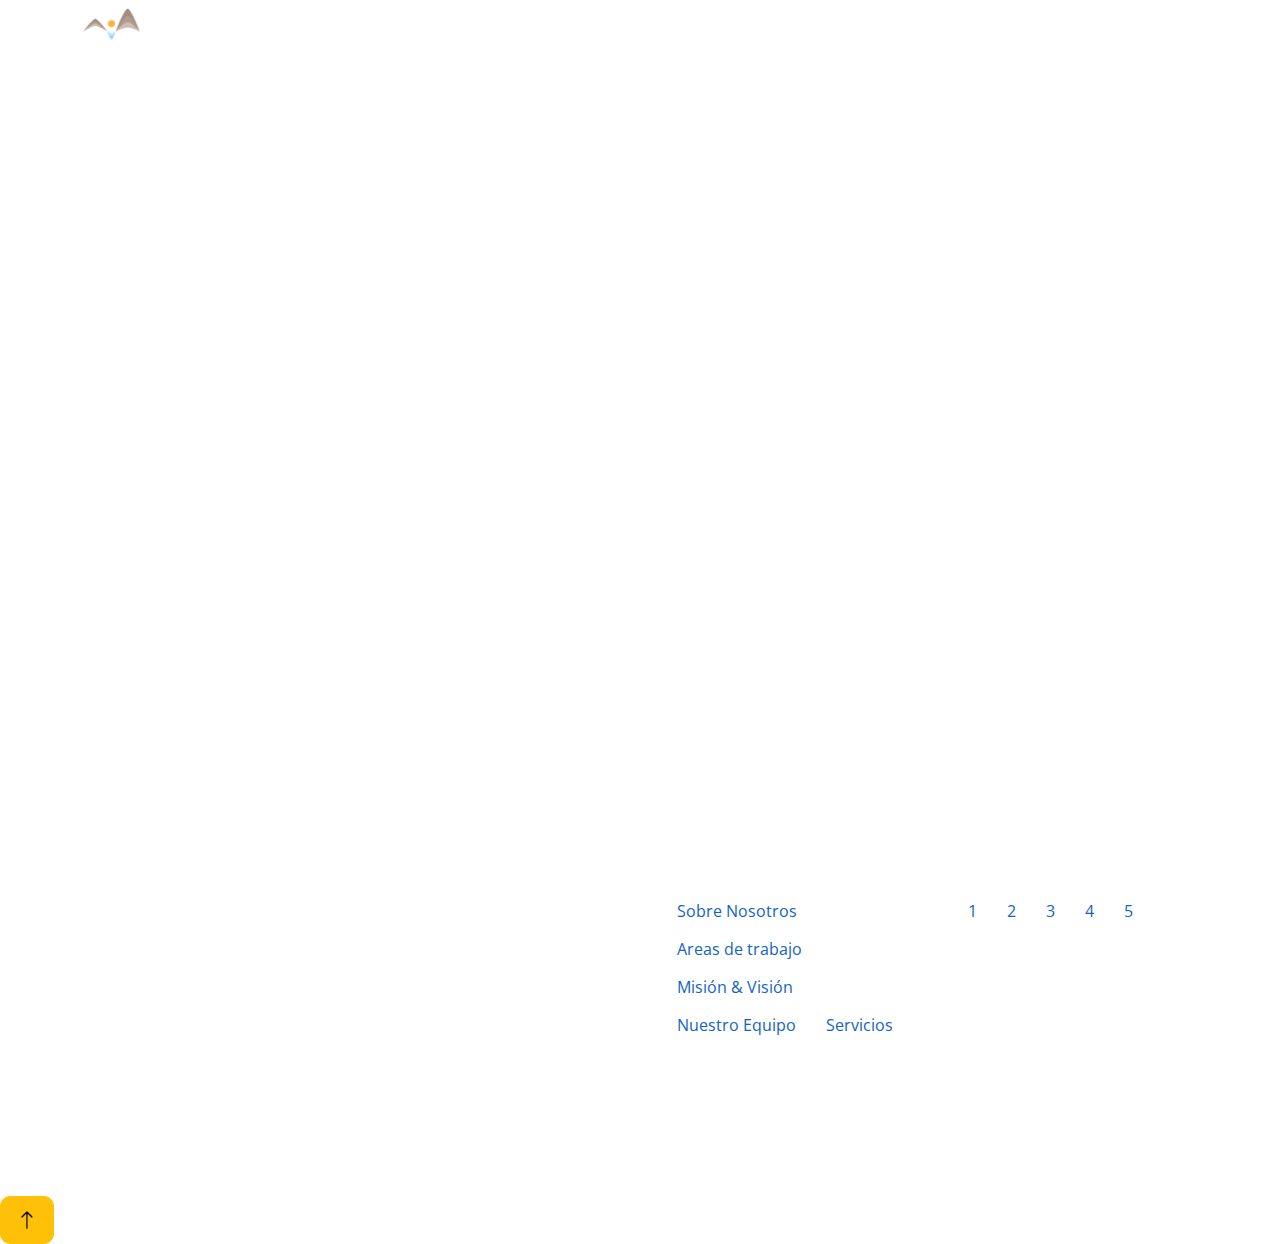
==== servicios.html @ 227b2f9f "version 0.1 terminada" ====
<!DOCTYPE html>
<html lang="en">

<head>
    <meta charset="utf-8">
    <title>Brochure Geophysical Studies Chile </title>
    <meta content="width=device-width, initial-scale=1.0" name="viewport">
    <meta content="" name="keywords">
    <meta content="" name="description">

    <!-- Favicon -->
    <link href="img/favicon.ico" rel="icon">

    <!-- Google Web Fonts -->
    <link rel="preconnect" href="https://fonts.googleapis.com">
    <link rel="preconnect" href="https://fonts.gstatic.com" crossorigin>
    <link href="https://fonts.googleapis.com/css2?family=Open+Sans:wght@400;600&family=Ubuntu:wght@500;700&display=swap"
        rel="stylesheet">

    <!-- Icon Font Stylesheet -->
    <link rel="stylesheet" href="https://cdnjs.cloudflare.com/ajax/libs/font-awesome/6.5.1/css/all.min.css">
    <link href="https://cdn.jsdelivr.net/npm/bootstrap-icons@1.4.1/font/bootstrap-icons.css" rel="stylesheet">

    <!-- Libraries Stylesheet -->
    <link href="lib/animate/animate.min.css" rel="stylesheet">
    <link href="lib/owlcarousel/assets/owl.carousel.min.css" rel="stylesheet">

    <!-- Customized Bootstrap Stylesheet -->
    <link href="css/bootstrap.min.css" rel="stylesheet">

    <!-- Template Stylesheet -->
    <link href="css/style.css" rel="stylesheet">
</head>

<body>
    <link rel="shortcut icon" href="img/logo.ico"> 
    <!-- Spinner Start -->
    <div id="spinner"
        class="show bg-white position-fixed translate-middle w-100 vh-100 top-50 start-50 d-flex align-items-center justify-content-center">
        <div class="spinner-grow text-primary" style="width: 3rem; height: 3rem;" role="status">
            <span class="sr-only">Cargando...</span>
        </div>
    </div>
    <!-- Spinner End -->


    <!-- Navbar Start -->
    <div class="container-fluid  sticky-top">
        <div class="container">
            <nav class="navbar navbar-expand-lg navbar-dark p-0">
                <a href="index.html" class="navbar-brand">
                  
                    <h3 class="text-white"><img src="img/logo.ico"  width="60" height="35" class="me-2">
                          Brochure Geophysical Studies Chile <span class="text-dark"></span></h3>
                </a>
                <button type="button" class="navbar-toggler ms-auto me-0" data-bs-toggle="collapse"
                    data-bs-target="#navbarCollapse">
                    <span class="navbar-toggler-icon"></span>
                </button>
                <div class="collapse navbar-collapse" id="navbarCollapse">
                    <div class="navbar-nav ms-auto">
                        <a href="index.html" class="nav-item nav-link active">Inicio</a>
                        <div class="nav-item dropdown">
                            <a href="#" class="nav-link dropdown-toggle" data-bs-toggle="dropdown">Secciones</a>
                            <div class="dropdown-menu bg-light mt-2">
                                <a href="#so" class="dropdown-item">Sobre Nosotros</a>
                                <a href="#ar" class="dropdown-item">Areas de trabajo</a>
                                <a href="#mv" class="dropdown-item">Misión & Visión</a>
                                <a href="#nu" class="dropdown-item">Nuestro Equipo</a>
                                <a href="#se" class="dropdown-item">Servicios</a>
                            </div>
                        </div>
                       
                    </div>
                    <butaton type="button" class="btn text-white p-0 d-none d-lg-block" data-bs-toggle="modal"
                        data-bs-target="#searchModal"><i class="fa fa-search"></i></butaton>
                </div>
            </nav>
        </div>
    </div>
    <!-- Navbar End -->


    

    <!-- Full Screen Search Start -->
    <div class="modal fade" id="searchModal" tabindex="-1">
        <div class="modal-dialog modal-fullscreen">
            <div class="modal-content" style="background: rgba(20, 24, 62, 0.7);">
                <div class="modal-header border-0">
                    <button type="button" class="btn btn-square bg-white btn-close" data-bs-dismiss="modal"
                        aria-label="Close"></button>
                </div>
                <div class="modal-body d-flex align-items-center justify-content-center">
                    <div class="input-group" style="max-width: 600px;">
                        <input type="text" class="form-control bg-transparent border-light p-3"
                            placeholder="Buscar">
                        <button class="btn btn-light px-4"><i class="bi bi-search"></i></button>
                    </div>
                </div>
            </div>
        </div>
    </div>
    <!-- Full Screen Search End -->


    


    <!-- Service Start -->
    <div id="ar" class="container-fluid bg-primary  py-5">
        <div class="container py-5">
            <div class="row g-5 align-items-center">
                <div class="col-lg-5 wow fadeIn" data-wow-delay="0.1s">
                    <div class="btn btn-sm border rounded-pill text-warning px-3 mb-3">Servicios</div>
                    <h1 class="mb-4 text-white">Servicios</h1>
                    <p class="mb-4 text-white">en cada cuadro puede ir un servicio o puedo poner otro card</p>
                    <a class="btn btn-warning rounded-pill px-4 me-3" href="">Leer mas</a>
                </div>
                <div class="col-lg-7">
                    <div class="row g-4">
                        <div class="col-md-6">
                            <div class="row g-4">
                                <div class="col-12 wow fadeIn" data-wow-delay="0.1s">
                                    <div class="service-item d-flex flex-column justify-content-center text-center rounded">
                                        <div class="service-icon btn-square">
                                            <lord-icon
                                                src="https://cdn.lordicon.com/wciphjmr.json"
                                                trigger="loop"
                                                delay="2500"
                                                stroke="bold"
                                                colors="primary:#121331,secondary:#e88c30"
                                                style="width:80px;height:80px">
                                            </lord-icon>
                                           
                                        </div>
                                        <h5 class="mb-3 text-white">Geología</h5>
                                        <p>Ciencia que estudia la composición, estructura,
                                            dinámica e historia de la Tierra, incluyendo sus
                                            recursos naturales, así como los procesos que repercuten
                                            en su superficie y, por tanto, en el medio
                                            ambiente.</p>
                                        <a class="btn px-3 mt-auto mx-auto text-white" href="">Leer mas</a>
                                    </div>
                                </div>
                                <div class="col-12 wow fadeIn" data-wow-delay="0.5s">
                                    <div class="service-item d-flex flex-column justify-content-center text-center rounded">
                                        <div class="service-icon btn-square">
                                            <lord-icon
                                            src="https://cdn.lordicon.com/rpviwvwn.json"
                                            trigger="loop"
                                            delay="2000"
                                            stroke="bold"
                                            colors="primary:#121331,secondary:#e88c30"
                                            style="width:150px;height:150px">
                                              </lord-icon>
                                        </div>
                                        <h5 class="mb-3 text-white">Geofísica</h5>
                                        <p>Ciencia que estudia la Tierra desde el punto
                                            de vista de la Física. Su objeto de estudio
                                            abarca todos los fenómenos relacionados con
                                            la estructura, historia evolutiva de la Tierra y
                                            condiciones físicas de ésta.</p>
                                            <a class="btn px-3 mt-auto mx-auto text-white" href="">Leer mas</a>
                                    </div>
                                </div>
                            </div>
                        </div>
                        <div class="col-md-6 pt-md-4">
                            <div class="row g-4">
                                <div class="col-12 wow fadeIn" data-wow-delay="0.3s">
                                    <div class="service-item d-flex flex-column justify-content-center text-center rounded">
                                        <div class="service-icon btn-square">
                                            <lord-icon
                                            src="https://cdn.lordicon.com/smjqtlxm.json"
                                            trigger="loop"
                                            delay="2000"
                                            stroke="bold"
                                            colors="primary:#121331,secondary:#e88c30"
                                            style="width:150px;height:150px">
                                        </lord-icon>
                                        </div>
                                        <h5 class="mb-3 text-white">Geoquímica</h5>
                                        <p>Ciencia que estudia los componentes químicos
                                            de la corteza terrestre y del fondo oceánico,
                                            El objeto de estudio de la geoquímica es la
                                            dinámica y la composición de los elementos
                                            químicos que constituyen el planeta Tierra.</p>
                                            <a class="btn px-3 mt-auto mx-auto text-white" href="">Leer mas</a>
                                    </div>
                                </div>
                                <div class="col-12 wow fadeIn" data-wow-delay="0.7s">
                                    <div class="service-item d-flex flex-column justify-content-center text-center rounded">
                                        <div class="service-icon btn-square">
                                            <lord-icon
                                                src="https://cdn.lordicon.com/btvefodi.json"
                                                trigger="loop"
                                                delay="1500"
                                                stroke="bold"
                                                colors="primary:#121331,secondary:#e88c30"
                                                style="width:150px;height:150px">
                                            </lord-icon>
                                        </div>
                                        <h5 class="mb-3 text-white">Hidrogeología</h5>
                                        <p>Ciencia que estudia el origen y la formación
                                            de las aguas subterráneas, así como su
                                            movimiento y características físicas, químicas
                                            y biológicas.</p>
                                            <a class="btn px-3 mt-auto mx-auto text-white" href="">Leer mas</a>
                                    </div>
                                </div>
                            </div>
                        </div>
                    </div>
                </div>
            </div>
        </div>
    </div>
    <!-- Service End -->

    
    <!-- Footer Start -->
    <div class="container-fluid bg--light text-white-50 footer pt-5">
        <div class="container py-5">
            <div class="row g-5">
                <div class="col-md-6 col-lg-3 wow fadeIn" data-wow-delay="0.1s">
                    <a href="index.html" class="d-inline-block mb-3">
                        <h1 class="text-white">Geophysical Studies Chile </h1>
                    </a>
                    <h5 class="text-white mb-4">Casa Matriz</h5>
                    <p><i class="fa fa-map-marker-alt me-3"></i>Mario Peña Carreño 5447. La Serena, Chile.</p>
                </div>
                <div class="col-md-6 col-lg-3 wow fadeIn" data-wow-delay="0.3s">
                    <h5 class="text-white mb-4">Contactanos</h5>
                    <p><i class="fa fa-map-marker-alt me-3"></i>José Manuel Balmaceda, Of. 41. La Serena, Chile</p>
                    <p><i class="fa fa-phone-alt me-3"></i>+56 9 7669 3782</p>
                    <p><i class="fa fa-phone-alt me-3"></i>+56 51 2 271 324</p>
                    <p><i class="fa fa-envelope me-3"></i>contacto@geophysicalstudies.cl</p>
                    
                </div>
                <div class="col-md-6 col-lg-3 wow fadeIn" data-wow-delay="0.5s">
                    <h5 class="text-white mb-4">Secciones</h5>
                    <a class="btn btn-link" href="#so">Sobre Nosotros</a>
                    <a class="btn btn-link" href="#ar">Areas de trabajo</a>
                    <a class="btn btn-link" href="#mv">Misión & Visión</a>
                    <a class="btn btn-link" href="#nu">Nuestro Equipo</a>
                    <a class="btn btn-link" href="#se">Servicios</a>
                </div>
                <div class="col-md-6 col-lg-3 wow fadeIn" data-wow-delay="0.7s">
                    <h5 class="text-white mb-4">Nuestros Servicios</h5>
                    <a class="btn btn-link" href="">1</a>
                    <a class="btn btn-link" href="">2</a>
                    <a class="btn btn-link" href="">3</a>
                    <a class="btn btn-link" href="">4</a>
                    <a class="btn btn-link" href="">5</a>
                </div>
            </div>
        </div> 
        <div class="container wow fadeIn" data-wow-delay="0.1s">
            <div class="copyright">
                <div class="row">
                    <div class="col-md-6 text-center text-md-start mb-3 mb-md-0">
                        &copy; <a class="border-bottom" href="#">Geophysical Studies Chile </a>

                        Diseñado por<a class="border-bottom" href="https://gembersoft.com"> Gembersoft</a>
                    </div>
                    
                </div>
            </div>
        </div>
    </div>
    <!-- Footer End -->


    <!-- Back to Top -->
    <a href="#" class="btn btn-lg btn-warning btn-lg-square back-to-top pt-2"><i class="bi bi-arrow-up"></i></a>


    <!-- JavaScript Libraries -->
    <script src="https://ajax.googleapis.com/ajax/libs/jquery/3.6.1/jquery.min.js"></script>
    <script src="https://cdn.jsdelivr.net/npm/bootstrap@5.0.0/dist/js/bootstrap.bundle.min.js"></script>
    <script src="lib/wow/wow.min.js"></script>
    <script src="lib/easing/easing.min.js"></script>
    <script src="lib/waypoints/waypoints.min.js"></script>
    <script src="lib/counterup/counterup.min.js"></script>
    <script src="lib/owlcarousel/owl.carousel.min.js"></script>
  <!-- iconos animados -->
    <script src="https://cdn.lordicon.com/lordicon.js"></script>

    <!-- Template Javascript -->
    <script src="js/main.js"></script>
    <script>
        setInterval(function () {
          var myCarousel = document.getElementById("carouselExampleSlidesOnly");
          var carousel = bootstrap.Carousel.getInstance(myCarousel);
          if (carousel) {
            carousel.next(); // Avanza al siguiente slide manualmente
          }
        }, 1500); // Cambia cada 1,5 segundos
      </script>
</body>

</html>
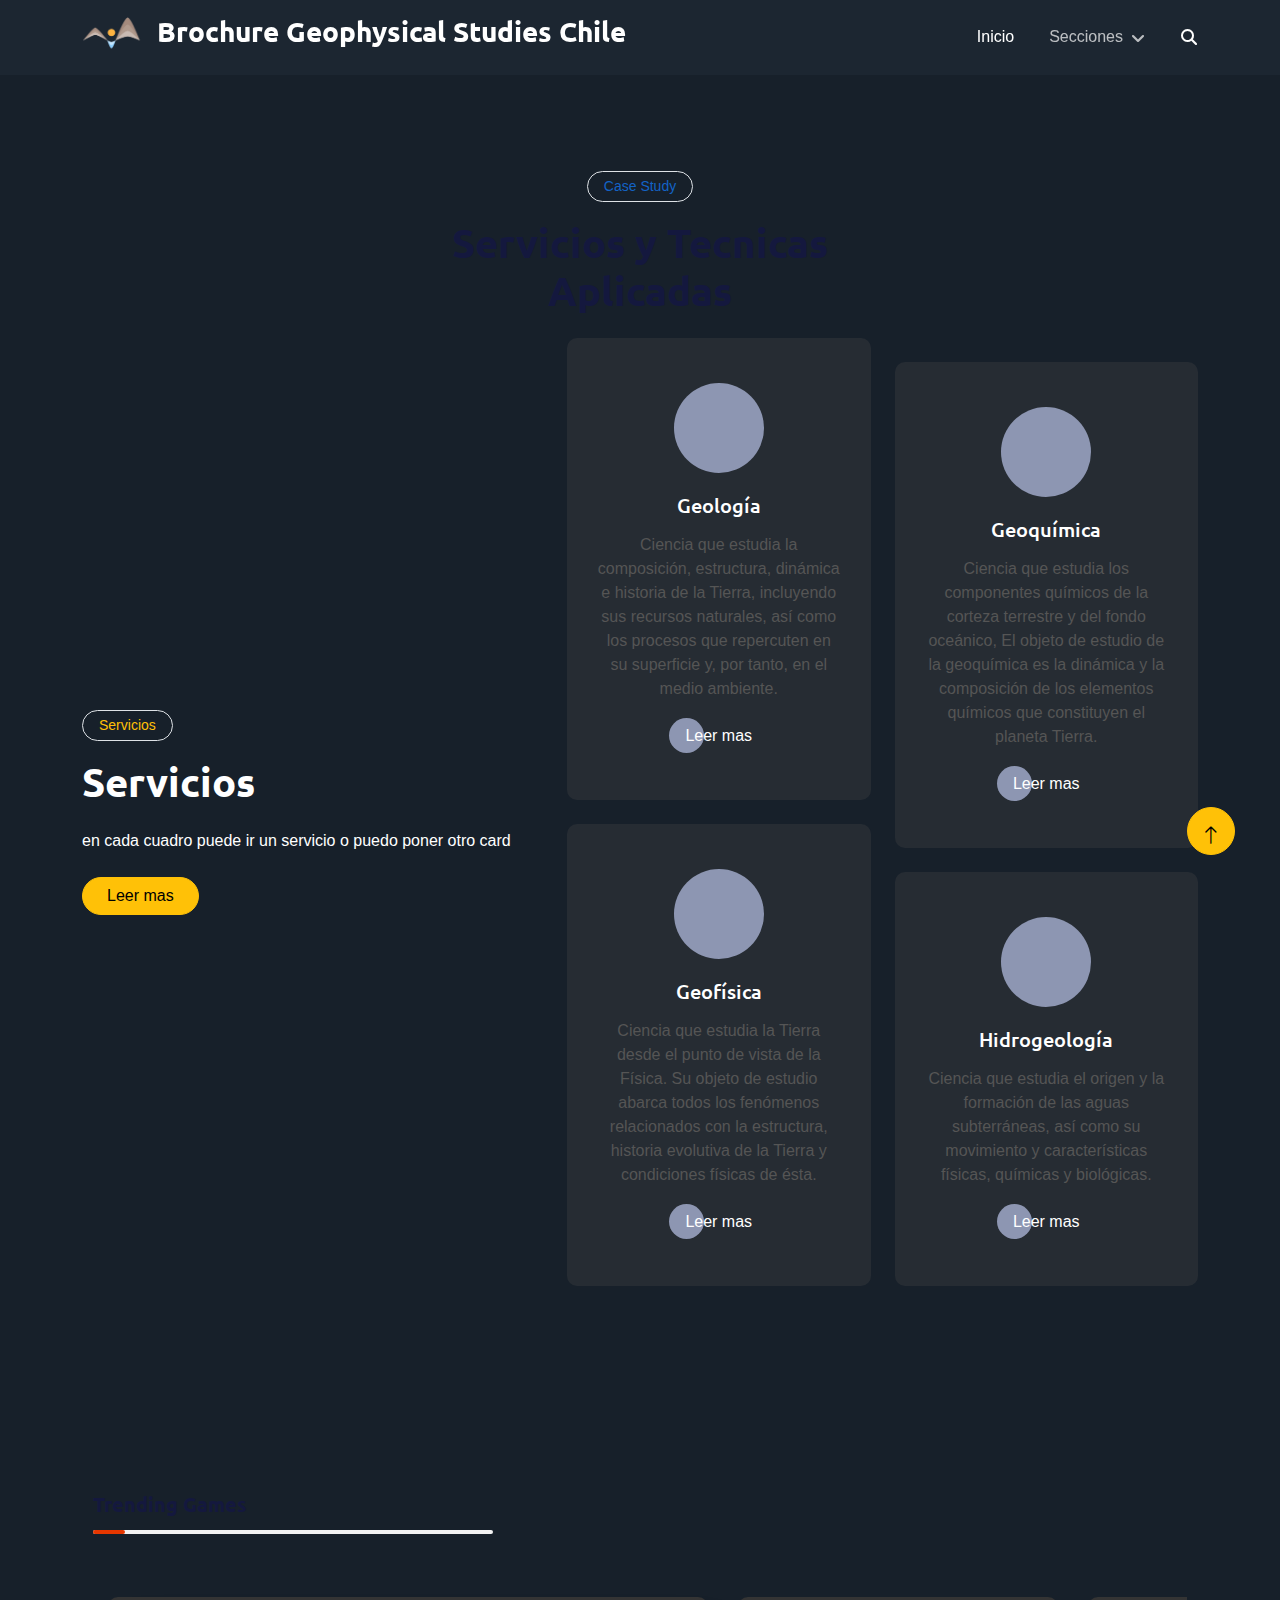
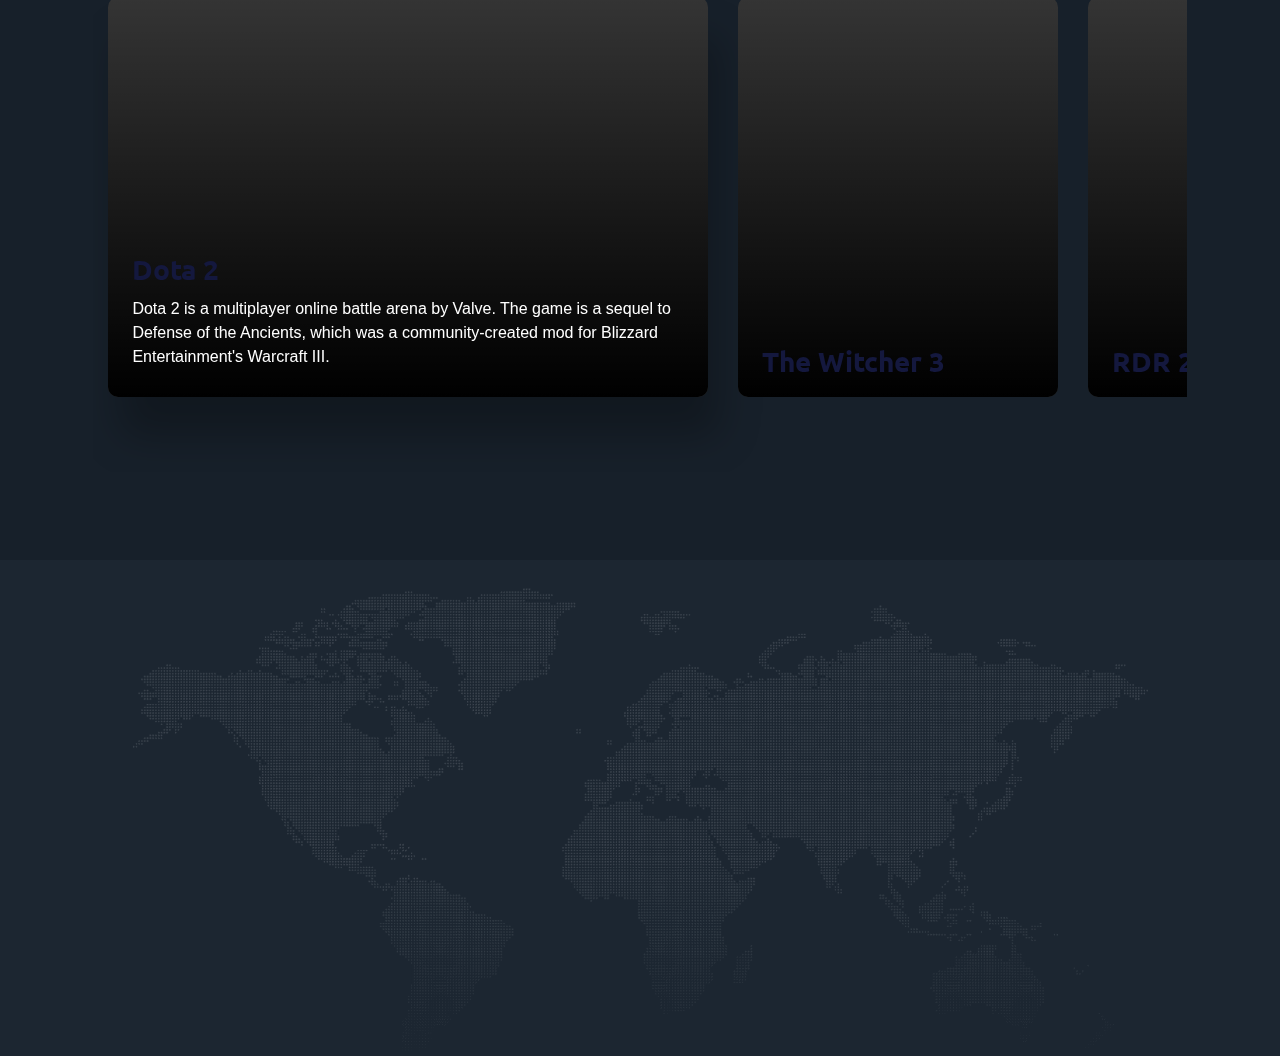
==== commit 92a0ca8f: "implementando seccion servicios con carrusel facherito" ====
--- a/servicios.html
+++ b/servicios.html
@@ -30,6 +30,7 @@
 
     <!-- Template Stylesheet -->
     <link href="css/style.css" rel="stylesheet">
+    <link href="scss/stilo.scss" rel="stylesheet">
 </head>
 
 <body>
@@ -110,6 +111,10 @@
     <!-- Service Start -->
     <div id="ar" class="container-fluid bg-primary  py-5">
         <div class="container py-5">
+            <div class="mx-auto text-center wow fadeIn" data-wow-delay="0.1s" style="max-width: 500px;">
+                <div class="btn btn-sm border rounded-pill text-primary px-3 mb-3">Case Study</div>
+                <h1 class="mb-4">Servicios y Tecnicas Aplicadas </h1>
+            </div>
             <div class="row g-5 align-items-center">
                 <div class="col-lg-5 wow fadeIn" data-wow-delay="0.1s">
                     <div class="btn btn-sm border rounded-pill text-warning px-3 mb-3">Servicios</div>
@@ -218,7 +223,57 @@
     </div>
     <!-- Service End -->
 
-    
+    <div id="ar" class="container-fluid bg-primary  py-5">
+
+        <section class="game-section">
+            <h2 class="line-title">trending games</h2>
+            <div class="owl-carousel custom-carousel owl-theme">
+            <div class="item active" style="background-image: url(https://www.yudiz.com/codepen/expandable-animated-card-slider/dota-2.jpg);">
+                <div class="item-desc">
+                <h3>Dota 2</h3>
+                <p>Dota 2 is a multiplayer online battle arena by Valve. The game is a sequel to Defense of the
+                    Ancients, which was a community-created mod for Blizzard Entertainment's Warcraft III.</p>
+                </div>
+            </div>
+            <div class="item" style="background-image: url(https://www.yudiz.com/codepen/expandable-animated-card-slider/winter-3.jpg);">
+                <div class="item-desc">
+                <h3>The Witcher 3</h3>
+                <p>The Witcher 3 is a multiplayer online battle arena by Valve. The game is a sequel to Defense
+                    of the Ancients, which was a community-created mod for Blizzard Entertainment's Warcraft III.</p>
+                </div>
+            </div>
+            <div class="item" style="background-image: url(https://www.yudiz.com/codepen/expandable-animated-card-slider/rdr-2.jpg);">
+                <div class="item-desc">
+                <h3>RDR 2</h3>
+                <p>RDR 2 is a multiplayer online battle arena by Valve. The game is a sequel to Defense of the
+                    Ancients, which was a community-created mod for Blizzard Entertainment's Warcraft III.</p>
+                </div>
+            </div>
+            <div class="item" style="background-image: url(https://www.yudiz.com/codepen/expandable-animated-card-slider/pubg.jpg);">
+                <div class="item-desc">
+                <h3>PUBG Mobile</h3>
+                <p>PUBG 2 is a multiplayer online battle arena by Valve. The game is a sequel to Defense of the
+                    Ancients, which was a community-created mod for Blizzard Entertainment's Warcraft III.</p>
+                </div>
+            </div>
+            <div class="item" style="background-image: url(https://www.yudiz.com/codepen/expandable-animated-card-slider/fortnite.jpg);">
+                <div class="item-desc">
+                <h3>Fortnite</h3>
+                <p>Battle royale where 100 players fight to be the last person standing. which was a community-created mod
+                    for Blizzard Entertainment's Warcraft III.</p>
+                </div>
+            </div>
+            <div class="item" style="background-image: url(https://www.yudiz.com/codepen/expandable-animated-card-slider/far-cry-5.jpg);">
+                <div class="item-desc">
+                <h3>Far Cry 5</h3>
+                <p>Far Cry 5 is a 2018 first-person shooter game developed by Ubisoft.
+                    which was a community-created mod for Blizzard Entertainment's Warcraft III.</p>
+                </div>
+            </div>
+            </div>
+            </div>
+        </section>
+    </div>
     <!-- Footer Start -->
     <div class="container-fluid bg--light text-white-50 footer pt-5">
         <div class="container py-5">
@@ -290,13 +345,17 @@
     <!-- Template Javascript -->
     <script src="js/main.js"></script>
     <script>
-        setInterval(function () {
-          var myCarousel = document.getElementById("carouselExampleSlidesOnly");
-          var carousel = bootstrap.Carousel.getInstance(myCarousel);
-          if (carousel) {
-            carousel.next(); // Avanza al siguiente slide manualmente
-          }
-        }, 1500); // Cambia cada 1,5 segundos
+            $(".custom-carousel").owlCarousel({
+        autoWidth: true,
+        loop: true
+        });
+        $(document).ready(function () {
+        $(".custom-carousel .item").click(function () {
+            $(".custom-carousel .item").not($(this)).removeClass("active");
+            $(this).toggleClass("active");
+        });
+        });
+
       </script>
 </body>
 
--- a/css/style.css
+++ b/css/style.css
@@ -0,0 +1,840 @@
+/********** Template CSS **********/
+:root {
+    --primary: #0c1f23;
+    --secondary: #ffb442;
+    --light: #8d96b2;
+    --dark: #0c1f23;
+
+/********** modificaciones a los colores de boostrap **********/
+
+
+    
+}
+.bg-primary {
+    background-color:   #17202a   !important;
+    border-color: #17202a   !important; /* Opcional si hay bordes */
+}
+
+body {
+    background-color: #1c2631  ; /* Cambia el color a lo que quieras */
+}
+/*** card ***/
+.service-item {
+    background-color: #282e35de  !important;
+}
+/*** desplazamiento entre secciones ***/
+html {
+    scroll-behavior: smooth;
+}
+.carousel-item {
+    transition: opacity 0.8s ease-in-out !important;
+    opacity: 0;
+  }
+  
+  .carousel-item.active {
+    opacity: 1;
+  }
+  
+
+/*** Spinner ***/
+
+#spinner {
+    opacity: 0;
+    visibility: hidden;
+    transition: opacity .5s ease-out, visibility 0s linear .5s;
+    z-index: 99999;
+}
+
+#spinner.show {
+    transition: opacity .5s ease-out, visibility 0s linear 0s;
+    visibility: visible;
+    opacity: 1;
+}
+
+.back-to-top {
+    position: fixed;
+    display: none;
+    right: 45px;
+    bottom: 45px;
+    z-index: 99;
+}
+
+
+/*** Heading ***/
+h1,
+h2,
+h3,
+.fw-bold {
+    font-weight: 700 !important;
+}
+
+h4,
+h5,
+h6,
+.fw-medium {
+    font-weight: 500 !important;
+}
+
+
+/*** Button ***/
+.btn {
+    font-weight: 500;
+    transition: .5s;
+}
+
+.btn-square {
+    width: 38px;
+    height: 38px;
+}
+
+.btn-sm-square {
+    width: 32px;
+    height: 32px;
+}
+
+.btn-lg-square {
+    width: 48px;
+    height: 48px;
+}
+
+.btn-square,
+.btn-sm-square,
+.btn-lg-square {
+    padding: 0;
+    display: flex;
+    align-items: center;
+    justify-content: center;
+    font-weight: normal;
+    border-radius: 50px;
+}
+
+
+/*** Navbar ***/
+.sticky-top {
+    top: -150px;
+    transition: .5s;
+}
+
+.navbar {
+    padding: 11px 0 !important;
+    height: 75px;
+}
+
+.navbar .navbar-nav .nav-link {
+    margin-right: 35px;
+    padding: 0;
+    color: rgba(255, 255, 255, .7);
+    outline: none;
+}
+
+.navbar .navbar-nav .nav-link:hover,
+.navbar .navbar-nav .nav-link.active {
+    color: rgba(255, 255, 255, 1);
+}
+
+.navbar .dropdown-toggle::after {
+    border: none;
+    content: "\f107";
+    font-family: "Font Awesome 5 Free";
+    font-weight: 900;
+    vertical-align: middle;
+    margin-left: 8px;
+}
+
+@media (max-width: 991.98px) {
+    .navbar .navbar-nav {
+        padding: 0 15px;
+        background: var(--primary);
+    }
+
+    .navbar .navbar-nav .nav-link  {
+        margin-right: 0;
+        padding: 10px 0;
+    }
+}
+
+@media (min-width: 992px) {
+    .navbar .nav-item .dropdown-menu {
+        display: block;
+        border: none;
+        margin-top: 0;
+        top: 150%;
+        opacity: 0;
+        visibility: hidden;
+        transition: .5s;
+    }
+
+    .navbar .nav-item:hover .dropdown-menu {
+        top: 100%;
+        visibility: visible;
+        transition: .5s;
+        opacity: 1;
+    }
+}
+
+
+/*** Hero Header ***/
+.hero-header {
+    margin-top: -75px;
+    background: url(../img/fondo2.PNG) center center no-repeat;
+    background-size: cover;
+    min-height: 90vh;
+}
+
+.hero-header .breadcrumb-item+.breadcrumb-item::before {
+    color: var(--light);
+}
+
+
+/*** Section Title ***/
+.section-title::before {
+    position: absolute;
+    content: "";
+    width: 45px;
+    height: 4px;
+    bottom: 0;
+    left: 0;
+    background: var(--dark);
+}
+
+.section-title::after {
+    position: absolute;
+    content: "";
+    width: 4px;
+    height: 4px;
+    bottom: 0;
+    left: 50px;
+    background: var(--dark);
+}
+
+.section-title.text-center::before {
+    left: 50%;
+    margin-left: -25px;
+}
+
+.section-title.text-center::after {
+    left: 50%;
+    margin-left: 25px;
+}
+
+.section-title h6::before,
+.section-title h6::after {
+    position: absolute;
+    content: "";
+    width: 10px;
+    height: 10px;
+    top: 2px;
+    left: 0;
+    background: rgba(12, 32, 36, .5);
+}
+
+.section-title h6::after {
+    top: 5px;
+    left: 3px;
+}
+
+
+/*** About ***/
+.about-img {
+    position: relative;
+    overflow: hidden;
+    border-radius: 3%
+}
+
+.about-img::after {
+    position: absolute;
+    content: "";
+    width: 100%;
+    height: 100%;
+    top: 0;
+    left: 0;
+  /*** Service  background: url(../img/bg-about-img.png) top left no-repeat;***/ 
+    background-size: contain;
+}
+
+
+/*** Service ***/
+.service-item {
+    position: relative;
+    padding: 45px 30px;
+    background: #FFFFFF;
+    transition: .5s;
+}
+
+.service-item:hover {
+    background: var(--primary);
+}
+
+.service-item .service-icon {
+    margin: 0 auto 20px auto;
+    width: 90px;
+    height: 90px;
+    color: var(--primary);
+    background: var(--light);
+    transition: .5s;
+}
+
+.service-item:hover .service-icon {
+    background: var(--secondary);
+}
+
+.service-item h5,
+.service-item p {
+    transition: .5s;
+}
+
+.service-item:hover h5,
+.service-item:hover p {
+    color: #FFFFFF;
+}
+
+.service-item a.btn {
+    position: relative;
+    display: flex;
+    color: var(--primary);
+    transition: .5s;
+    z-index: 1;
+}
+
+.service-item:hover a.btn {
+    color: var(--primary);
+}
+
+.service-item a.btn::before {
+    position: absolute;
+    content: "";
+    width: 35px;
+    height: 35px;
+    top: 0;
+    left: 0;
+    border-radius: 35px;
+    background: var(--light);
+    transition: .5s;
+    z-index: -1;
+}
+
+.service-item:hover a.btn::before {
+    width: 100%;
+    background: var(--secondary);
+}
+
+
+/*** Feature ***/
+.feature {
+    background: url(../img/bg-hero.png) center center no-repeat;
+    background-size: cover;
+}
+
+
+/*** Newsletter ***/
+.newsletter {
+    background: url(../img/bg-hero.png) center center no-repeat;
+    background-size: cover;
+}
+
+@media (min-width: 992px) {
+    .newsletter .container {
+        max-width: 100% !important;
+    }
+
+    .newsletter .newsletter-text  {
+        padding-right: calc(((100% - 960px) / 2) + .75rem);
+    }
+}
+
+@media (min-width: 1200px) {
+    .newsletter .newsletter-text  {
+        padding-right: calc(((100% - 1140px) / 2) + .75rem);
+    }
+}
+
+@media (min-width: 1400px) {
+    .newsletter .newsletter-text  {
+        padding-right: calc(((100% - 1320px) / 2) + .75rem);
+    }
+}
+
+
+/*** Case Study ***/
+.case-item img {
+    transition: .5s;
+}
+  
+.case-item:hover img {
+    transform: scale(1.2);
+}
+  
+.case-overlay {
+    position: absolute;
+    padding: 30px;
+    width: 100%;
+    height: 100%;
+    top: 0;
+    left: 0;
+    display: flex;
+    flex-direction: column;
+    align-items: flex-start;
+    justify-content: flex-end;
+    background: linear-gradient(rgb(20, 24, 62), var(--dark));
+    z-index: 1;
+}
+
+.case-overlay small {
+    display: inline-block;
+    padding: 3px 15px;
+    color: #FFFFFF;
+    background: rgba(20, 24, 62, .7);
+    border-radius: 25px;
+    margin-bottom: 15px;
+}
+
+.case-overlay span.btn:hover {
+    color: var(--primary);
+    background: #FFFFFF;
+    border-color: #FFFFFF;
+}
+
+
+/*** FAQs ***/
+.accordion .accordion-item {
+    border: none;
+    margin-bottom: 15px;
+}
+
+.accordion .accordion-button {
+    background: var(--light);
+    border-radius: 2px;
+}
+
+.accordion .accordion-button:not(.collapsed) {
+    color: #FFFFFF;
+    background: var(--primary);
+    box-shadow: none;
+}
+
+.accordion .accordion-button:not(.collapsed)::after {
+    background-image: url("data:image/svg+xml,%3csvg xmlns='http://www.w3.org/2000/svg' viewBox='0 0 16 16' fill='%23fff'%3e%3cpath fill-rule='evenodd' d='M1.646 4.646a.5.5 0 0 1 .708 0L8 10.293l5.646-5.647a.5.5 0 0 1 .708.708l-6 6a.5.5 0 0 1-.708 0l-6-6a.5.5 0 0 1 0-.708z'/%3e%3c/svg%3e");
+}
+
+.accordion .accordion-body {
+    padding: 15px 0 0 0;
+}
+
+
+/*** Testimonial ***/
+.testimonial-carousel {
+    position: relative;
+}
+
+.testimonial-carousel .owl-nav {
+    position: absolute;
+    width: 40px;
+    height: 100%;
+    top: calc(50% - 50px);
+    left: -21px;
+    display: flex;
+    flex-direction: column;
+    align-items: center;
+}
+
+.testimonial-carousel .owl-nav .owl-prev,
+.testimonial-carousel .owl-nav .owl-next {
+    margin: 5px 0;
+    width: 40px;
+    height: 40px;
+    display: flex;
+    align-items: center;
+    justify-content: center;
+    color: var(--primary);
+    background: #FFFFFF;
+    border: 1px solid var(--primary);
+    border-radius: 40px;
+    font-size: 18px;
+    transition: .5s;
+}
+
+.testimonial-carousel .owl-nav .owl-prev:hover,
+.testimonial-carousel .owl-nav .owl-next:hover {
+    background: var(--primary);
+    color: #FFFFFF;
+}
+
+.testimonial-carousel .owl-dots {
+    margin-top: 35px;
+    margin-left: 3rem;
+}
+
+.testimonial-carousel .owl-dot {
+    position: relative;
+    display: inline-block;
+    margin-right: 10px;
+    width: 15px;
+    height: 15px;
+    background: #FFFFFF;
+    border: 1px solid var(--primary);
+    border-radius: 15px;
+    transition: .5s;
+}
+
+.testimonial-carousel .owl-dot.active {
+    width: 30px;
+    background: var(--primary);
+}
+
+
+/*** Team ***/
+.team-item {
+    transition: .5s;
+    border: 1px solid transparent;
+    transition: .5s;
+    background-color: #282e35de  !important;
+}
+
+.team-item:hover {
+
+    border-color: var(--primary);
+}
+
+
+/*** Footer ***/
+.footer {
+    background: url(../img/footer.png) center center no-repeat;
+    background-size: contain;
+}
+
+.footer .btn.btn-social {
+    margin-right: 5px;
+    width: 40px;
+    height: 40px;
+    display: flex;
+    align-items: center;
+    justify-content: center;
+    color: rgba(255,255,255,.5);
+    border: 1px solid rgba(256, 256, 256, .1);
+    border-radius: 40px;
+    transition: .3s;
+}
+
+.footer .btn.btn-social:hover {
+    color: var(--primary);
+}
+
+.footer .btn.btn-link {
+    display: block;
+    margin-bottom: 10px;
+    padding: 0;
+    text-align: left;
+    color: rgba(255,255,255,.5);
+    font-weight: normal;
+    transition: .3s;
+}
+
+.footer .btn.btn-link:hover {
+    color: #FFFFFF;
+}
+
+.footer .btn.btn-link::before {
+    position: relative;
+    content: "\f105";
+    font-family: "Font Awesome 5 Free";
+    font-weight: 900;
+    margin-right: 10px;
+}
+
+.footer .btn.btn-link:hover {
+    letter-spacing: 1px;
+    box-shadow: none;
+}
+
+.footer .copyright {
+    padding: 25px 0;
+    font-size: 14px;
+    border-top: 1px solid rgba(256, 256, 256, .1);
+}
+
+.footer .copyright a {
+    color: rgba(255,255,255,.5);
+}
+
+.footer .copyright a:hover {
+    color: #FFFFFF;
+}
+
+.footer .footer-menu a {
+    margin-right: 15px;
+    padding-right: 15px;
+    border-right: 1px solid rgba(255, 255, 255, .1);
+}
+
+.footer .footer-menu a:last-child {
+    margin-right: 0;
+    padding-right: 0;
+    border-right: none;
+}
+
+
+/*** PRUEBAS  ***/
+/******* Common Element CSS Start ******/
+* {
+    margin: 0px;
+    padding: 0px;
+  }
+  body {
+    font-family: "Roboto", sans-serif;
+    font-size: 16px;
+  }
+  .clear {
+    clear: both;
+  }
+  img {
+    max-width: 100%;
+    border: 0px;
+  }
+  ul,
+  ol {
+    list-style: none;
+  }
+  a {
+    text-decoration: none;
+    color: inherit;
+    outline: none;
+    transition: all 0.4s ease-in-out;
+    -webkit-transition: all 0.4s ease-in-out;
+  }
+  a:focus,
+  a:active,
+  a:visited,
+  a:hover {
+    text-decoration: none;
+    outline: none;
+  }
+  a:hover {
+    color: #e73700;
+  }
+  h2 {
+    margin-bottom: 48px;
+    padding-bottom: 16px;
+    font-size: 20px;
+    line-height: 28px;
+    font-weight: 700;
+    position: relative;
+    text-transform: capitalize;
+  }
+  h3 {
+    margin: 0 0 10px;
+    font-size: 28px;
+    line-height: 36px;
+  }
+  button {
+    outline: none !important;
+  }
+  /******* Common Element CSS End *********/
+  
+  /* -------- title style ------- */
+  .line-title {
+    position: relative;
+    width: 400px;
+  }
+  .line-title::before,
+  .line-title::after {
+    content: "";
+    position: absolute;
+    bottom: 0;
+    left: 0;
+    height: 4px;
+    border-radius: 2px;
+  }
+  .line-title::before {
+    width: 100%;
+    background: #f2f2f2;
+  }
+  .line-title::after {
+    width: 32px;
+    background: #e73700;
+  }
+  
+  /******* Middle section CSS Start ******/
+  /* -------- Landing page ------- */
+  .game-section {
+    padding: 60px 50px;
+  }
+  .game-section .owl-stage {
+    margin: 15px 0;
+    display: flex;
+    display: -webkit-flex;
+  }
+  .game-section .item {
+    margin: 0 15px 60px;
+    width: 320px;
+    height: 400px;
+    display: flex;
+    display: -webkit-flex;
+    align-items: flex-end;
+    -webkit-align-items: flex-end;
+    background: #343434 no-repeat center center / cover;
+    border-radius: 16px;
+    overflow: hidden;
+    position: relative;
+    transition: all 0.4s ease-in-out;
+    -webkit-transition: all 0.4s ease-in-out;
+    cursor: pointer;
+  }
+  .game-section .item.active {
+    width: 600px;
+    box-shadow: 12px 40px 40px rgba(0, 0, 0, 0.25);
+    -webkit-box-shadow: 12px 40px 40px rgba(0, 0, 0, 0.25);
+  }
+  .game-section .item:after {
+    content: "";
+    display: block;
+    position: absolute;
+    height: 100%;
+    width: 100%;
+    left: 0;
+    top: 0;
+    background-image: linear-gradient(rgba(0, 0, 0, 0), rgba(0, 0, 0, 1));
+  }
+  .game-section .item-desc {
+    padding: 0 24px 12px;
+    color: #fff;
+    position: relative;
+    z-index: 1;
+    overflow: hidden;
+    transform: translateY(calc(100% - 54px));
+    -webkit-transform: translateY(calc(100% - 54px));
+    transition: all 0.4s ease-in-out;
+    -webkit-transition: all 0.4s ease-in-out;
+  }
+  .game-section .item.active .item-desc {
+    transform: none;
+    -webkit-transform: none;
+  }
+  .game-section .item-desc p {
+    opacity: 0;
+    -webkit-transform: translateY(32px);
+    transform: translateY(32px);
+    transition: all 0.4s ease-in-out 0.2s;
+    -webkit-transition: all 0.4s ease-in-out 0.2s;
+  }
+  .game-section .item.active .item-desc p {
+    opacity: 1;
+    -webkit-transform: translateY(0);
+    transform: translateY(0);
+  }
+  .game-section .owl-theme.custom-carousel .owl-dots {
+    margin-top: -20px;
+    position: relative;
+    z-index: 5;
+  }
+  /******** Middle section CSS End *******/
+
+  /***** Carrusel de servicios ******/
+  .game-section {
+    max-width: 95%; /* Ajusta según lo necesites */
+    margin: 0 auto;
+  }
+  
+  @media (min-width: 992px) and (max-width: 1199px) {
+    h2 {
+      margin-bottom: 32px;
+    }
+    h3 {
+      margin: 0 0 8px;
+      font-size: 24px;
+      line-height: 32px;
+    }
+  
+    /* -------- Landing page ------- */
+    .game-section {
+      padding: 50px 30px;
+    }
+    .game-section .item {
+      margin: 0 12px 60px;
+      width: 260px;
+      height: 360px;
+    }
+    .game-section .item.active {
+      width: 400px;
+    }
+    .game-section .item-desc {
+      transform: translateY(calc(100% - 46px));
+      -webkit-transform: translateY(calc(100% - 46px));
+    }
+  }
+  
+  @media (min-width: 768px) and (max-width: 991px) {
+    h2 {
+      margin-bottom: 32px;
+    }
+    h3 {
+      margin: 0 0 8px;
+      font-size: 24px;
+      line-height: 32px;
+    }
+    .line-title {
+      width: 330px;
+    }
+  
+    /* -------- Landing page ------- */
+    .game-section {
+      padding: 50px 30px 40px;
+    }
+    .game-section .item {
+      margin: 0 12px 60px;
+      width: 240px;
+      height: 330px;
+    }
+    .game-section .item.active {
+      width: 360px;
+    }
+    .game-section .item-desc {
+      transform: translateY(calc(100% - 42px));
+      -webkit-transform: translateY(calc(100% - 42px));
+    }
+  }
+  
+  @media (max-width: 767px) {
+    body {
+      font-size: 14px;
+    }
+    h2 {
+      margin-bottom: 20px;
+    }
+    h3 {
+      margin: 0 0 8px;
+      font-size: 19px;
+      line-height: 24px;
+    }
+    .line-title {
+      width: 250px;
+    }
+  
+    /* -------- Landing page ------- */
+    .game-section {
+      padding: 30px 15px 20px;
+    }
+    .game-section .item {
+      margin: 0 10px 40px;
+      width: 200px;
+      height: 280px;
+    }
+    .game-section .item.active {
+      width: 270px;
+      box-shadow: 6px 10px 10px rgba(0, 0, 0, 0.25);
+      -webkit-box-shadow: 6px 10px 10px rgba(0, 0, 0, 0.25);
+    }
+    .game-section .item-desc {
+      padding: 0 14px 5px;
+      transform: translateY(calc(100% - 42px));
+      -webkit-transform: translateY(calc(100% - 42px));
+    }
+  }
+
+  .game-section .item {
+    border-radius: 10px; /* Ajusta el valor a tu preferencia */
+}
+.game-section .item img {
+    border-radius: 10px;
+    object-fit: cover; /* Asegura que la imagen cubra bien el área del div */
+}
+  
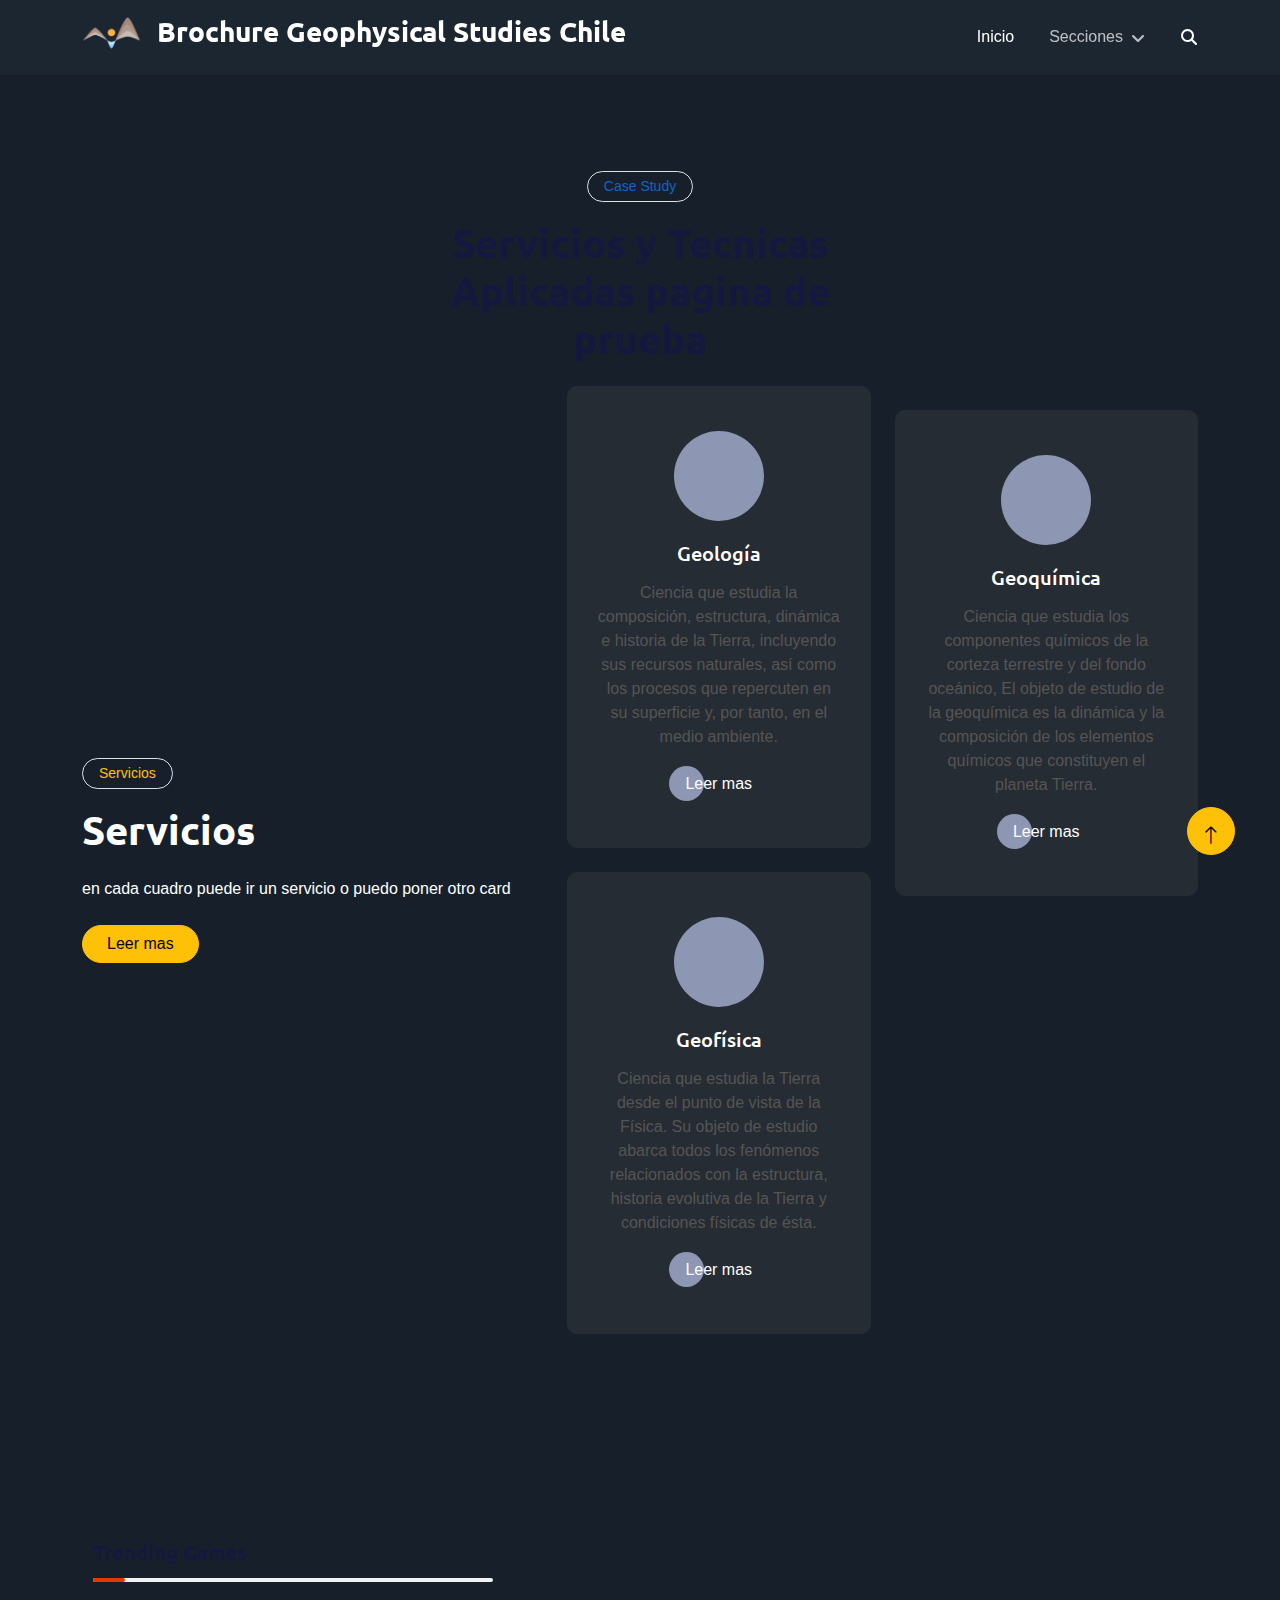
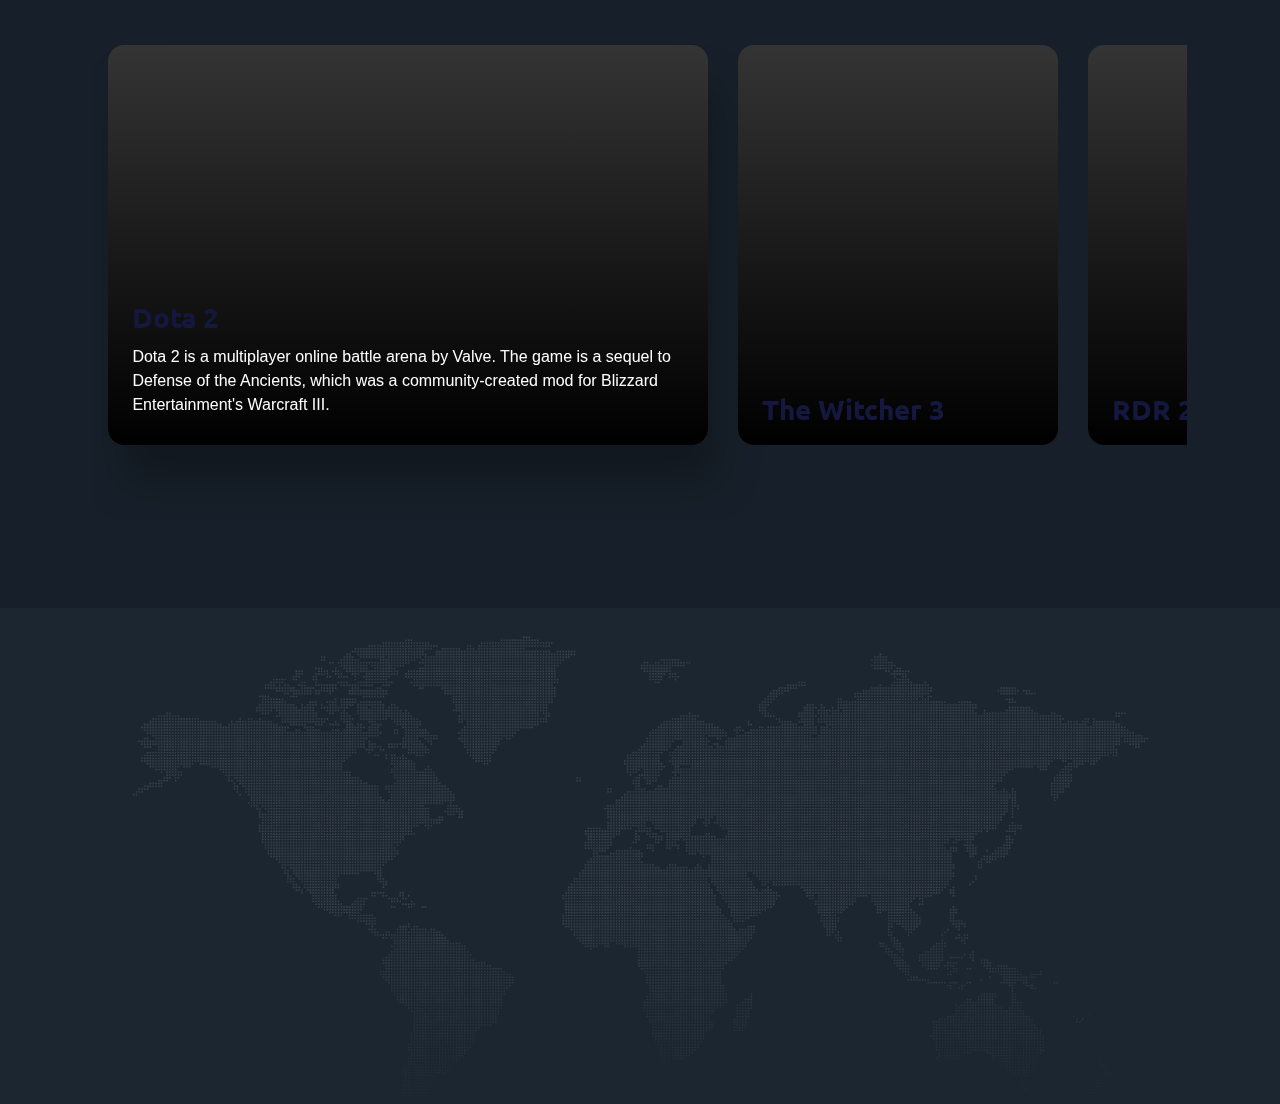
==== commit 43a9b664: "version 0.2" ====
--- a/servicios.html
+++ b/servicios.html
@@ -113,7 +113,7 @@
         <div class="container py-5">
             <div class="mx-auto text-center wow fadeIn" data-wow-delay="0.1s" style="max-width: 500px;">
                 <div class="btn btn-sm border rounded-pill text-primary px-3 mb-3">Case Study</div>
-                <h1 class="mb-4">Servicios y Tecnicas Aplicadas </h1>
+                <h1 class="mb-4">Servicios y Tecnicas Aplicadas pagina de prueba</h1>
             </div>
             <div class="row g-5 align-items-center">
                 <div class="col-lg-5 wow fadeIn" data-wow-delay="0.1s">
--- a/css/style.css
+++ b/css/style.css
@@ -830,11 +830,5 @@
     }
   }
 
-  .game-section .item {
-    border-radius: 10px; /* Ajusta el valor a tu preferencia */
-}
-.game-section .item img {
-    border-radius: 10px;
-    object-fit: cover; /* Asegura que la imagen cubra bien el área del div */
-}
-  
+
+  
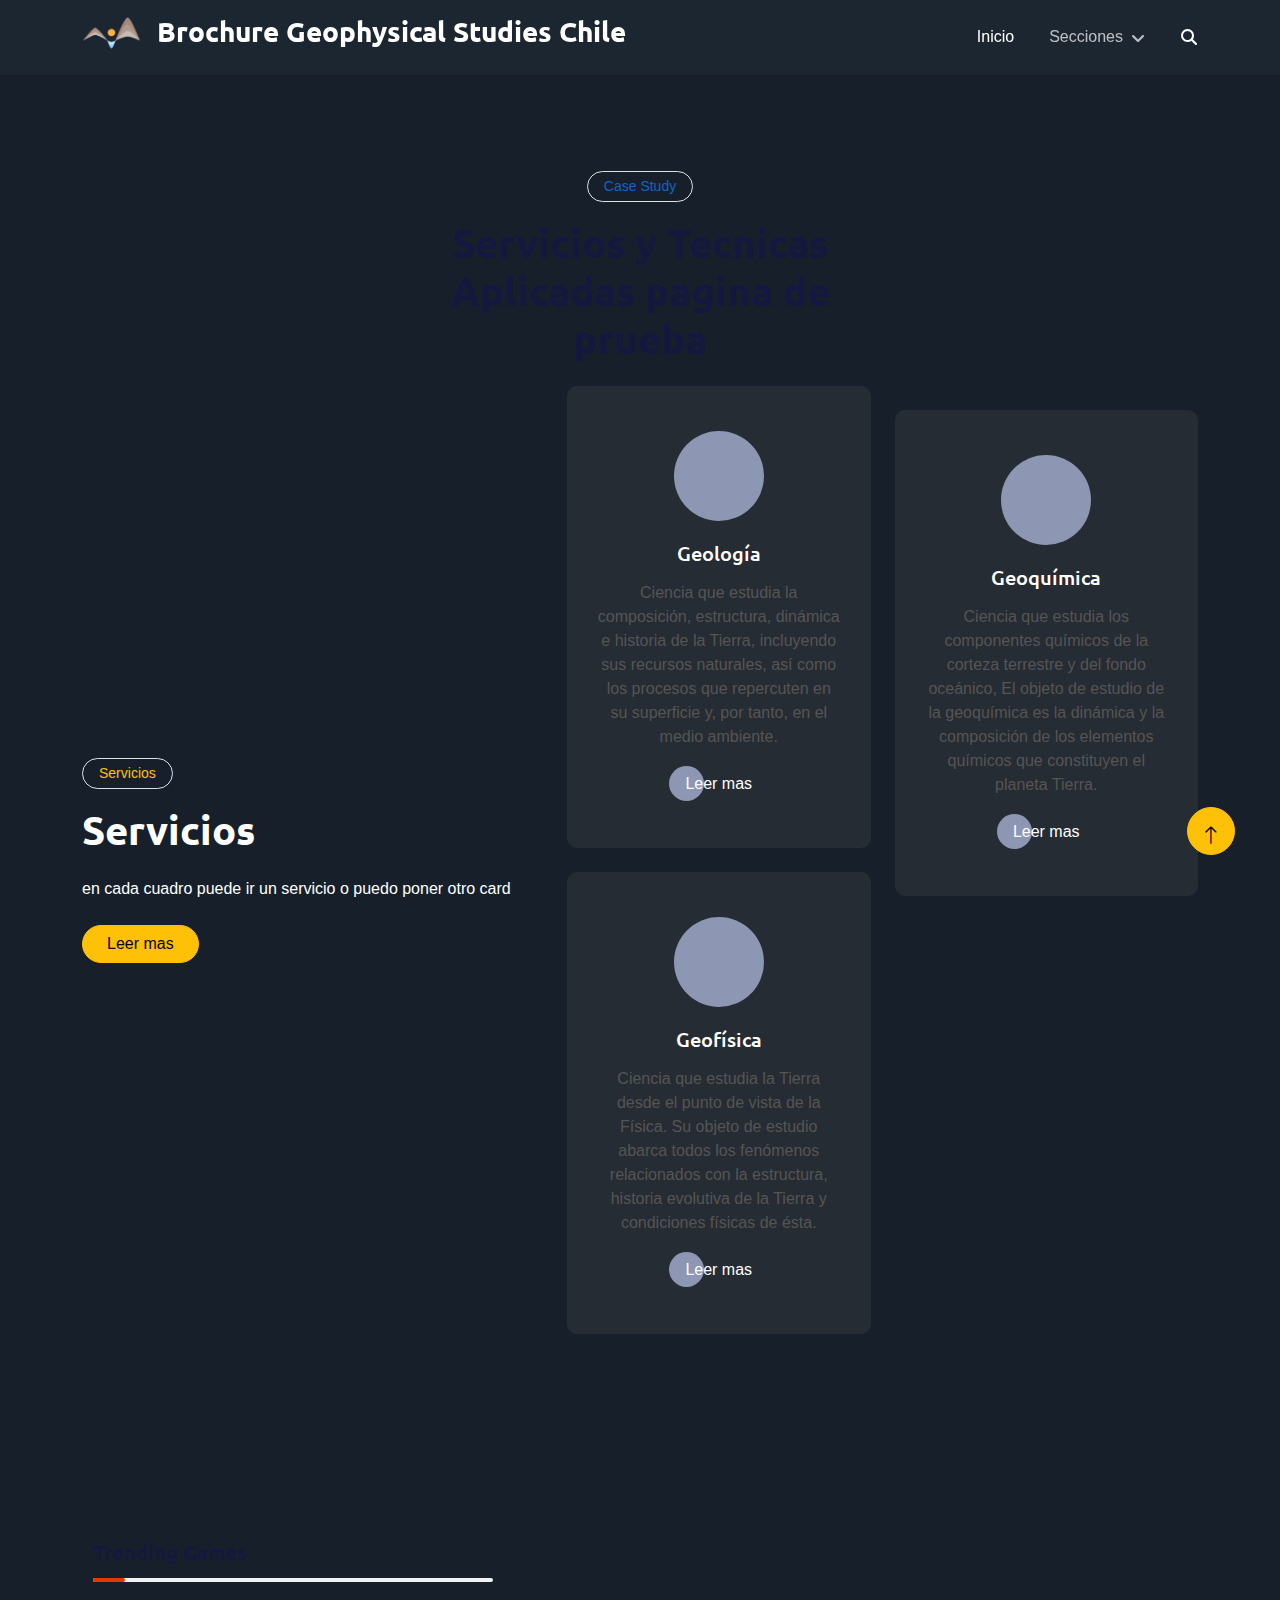
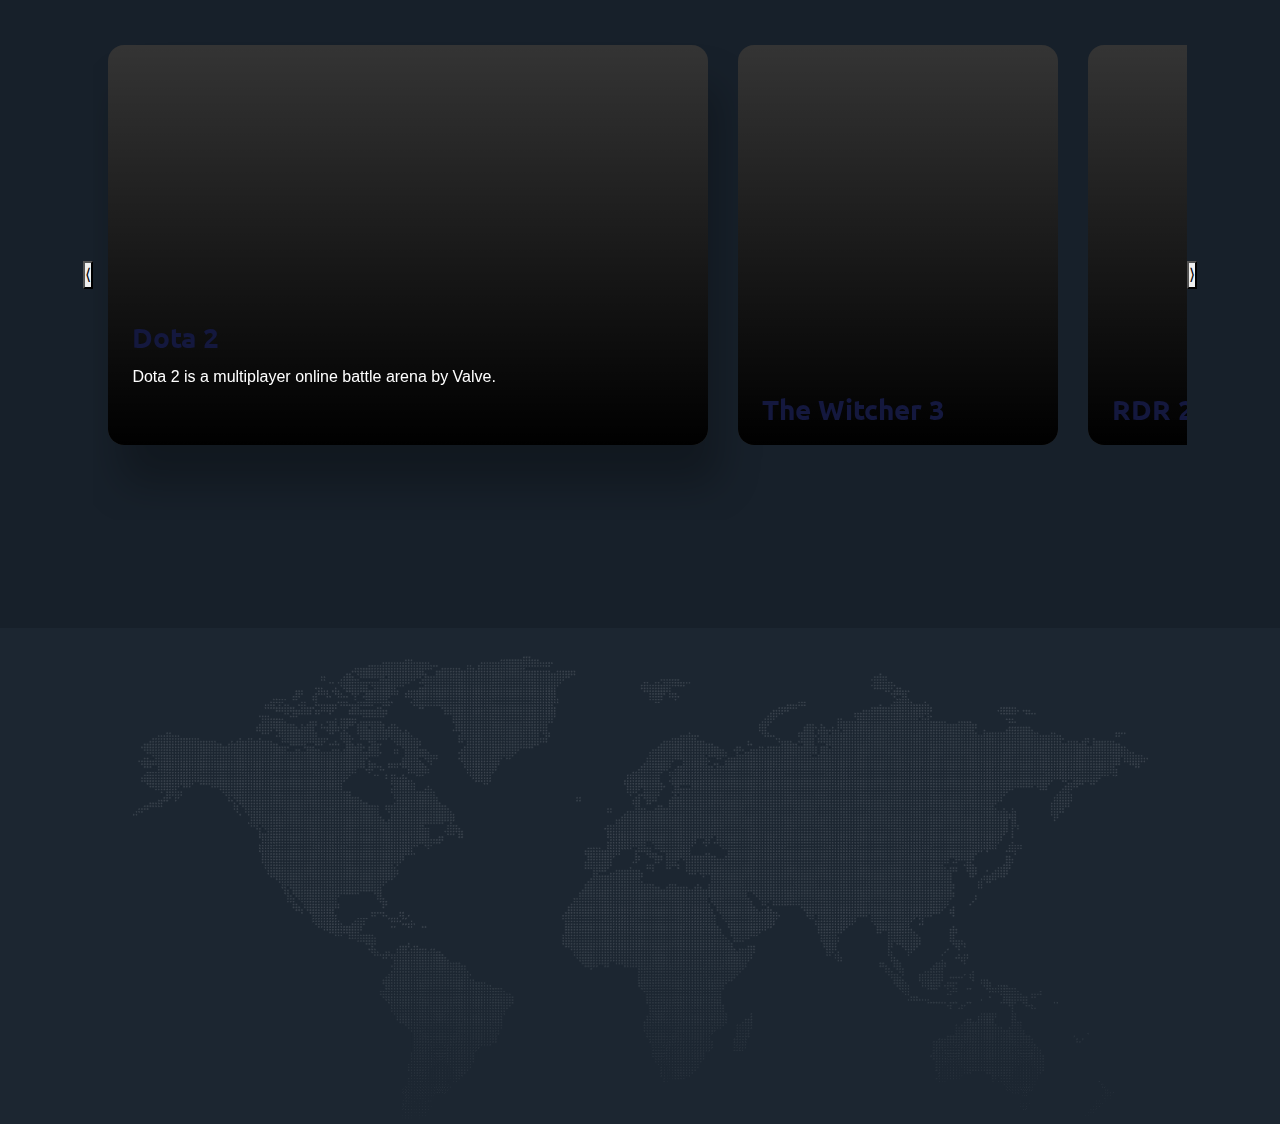
==== commit b0c9c8a4: "todo finalizado menos los nuevos feautures" ====
--- a/servicios.html
+++ b/servicios.html
@@ -223,57 +223,60 @@
     </div>
     <!-- Service End -->
 
-    <div id="ar" class="container-fluid bg-primary  py-5">
-
+    <div id="ar" class="container-fluid bg-primary py-5">
         <section class="game-section">
-            <h2 class="line-title">trending games</h2>
-            <div class="owl-carousel custom-carousel owl-theme">
-            <div class="item active" style="background-image: url(https://www.yudiz.com/codepen/expandable-animated-card-slider/dota-2.jpg);">
-                <div class="item-desc">
-                <h3>Dota 2</h3>
-                <p>Dota 2 is a multiplayer online battle arena by Valve. The game is a sequel to Defense of the
-                    Ancients, which was a community-created mod for Blizzard Entertainment's Warcraft III.</p>
-                </div>
-            </div>
-            <div class="item" style="background-image: url(https://www.yudiz.com/codepen/expandable-animated-card-slider/winter-3.jpg);">
-                <div class="item-desc">
-                <h3>The Witcher 3</h3>
-                <p>The Witcher 3 is a multiplayer online battle arena by Valve. The game is a sequel to Defense
-                    of the Ancients, which was a community-created mod for Blizzard Entertainment's Warcraft III.</p>
-                </div>
-            </div>
-            <div class="item" style="background-image: url(https://www.yudiz.com/codepen/expandable-animated-card-slider/rdr-2.jpg);">
-                <div class="item-desc">
-                <h3>RDR 2</h3>
-                <p>RDR 2 is a multiplayer online battle arena by Valve. The game is a sequel to Defense of the
-                    Ancients, which was a community-created mod for Blizzard Entertainment's Warcraft III.</p>
-                </div>
-            </div>
-            <div class="item" style="background-image: url(https://www.yudiz.com/codepen/expandable-animated-card-slider/pubg.jpg);">
-                <div class="item-desc">
-                <h3>PUBG Mobile</h3>
-                <p>PUBG 2 is a multiplayer online battle arena by Valve. The game is a sequel to Defense of the
-                    Ancients, which was a community-created mod for Blizzard Entertainment's Warcraft III.</p>
-                </div>
-            </div>
-            <div class="item" style="background-image: url(https://www.yudiz.com/codepen/expandable-animated-card-slider/fortnite.jpg);">
-                <div class="item-desc">
-                <h3>Fortnite</h3>
-                <p>Battle royale where 100 players fight to be the last person standing. which was a community-created mod
-                    for Blizzard Entertainment's Warcraft III.</p>
-                </div>
-            </div>
-            <div class="item" style="background-image: url(https://www.yudiz.com/codepen/expandable-animated-card-slider/far-cry-5.jpg);">
-                <div class="item-desc">
-                <h3>Far Cry 5</h3>
-                <p>Far Cry 5 is a 2018 first-person shooter game developed by Ubisoft.
-                    which was a community-created mod for Blizzard Entertainment's Warcraft III.</p>
-                </div>
-            </div>
-            </div>
+            <h2 class="line-title">Trending Games</h2>
+            <div class="carousel-container">
+                <button id="prevBtn" class="nav-btn">⟨</button>
+                <div class="owl-carousel custom-carousel owl-theme">
+                    <div class="item active" style="background-image: url(https://www.yudiz.com/codepen/expandable-animated-card-slider/dota-2.jpg);">
+                        <div class="item-desc">
+                            <h3>Dota 2</h3>
+                            <p>Dota 2 is a multiplayer online battle arena by Valve.</p>
+                            <button class="view-more">Ver más</button>
+                        </div>
+                    </div>
+                    <div class="item" style="background-image: url(https://www.yudiz.com/codepen/expandable-animated-card-slider/winter-3.jpg);">
+                        <div class="item-desc">
+                            <h3>The Witcher 3</h3>
+                            <p>The Witcher 3 is an action RPG developed by CD Projekt.</p>
+                            <button class="view-more">Ver más</button>
+                        </div>
+                    </div>
+                    <div class="item" style="background-image: url(https://www.yudiz.com/codepen/expandable-animated-card-slider/rdr-2.jpg);">
+                        <div class="item-desc">
+                            <h3>RDR 2</h3>
+                            <p>RDR 2 is an open-world Western action-adventure game.</p>
+                            <button class="view-more">Ver más</button>
+                        </div>
+                    </div>
+                    <div class="item" style="background-image: url(https://www.yudiz.com/codepen/expandable-animated-card-slider/pubg.jpg);">
+                        <div class="item-desc">
+                            <h3>PUBG Mobile</h3>
+                            <p>PUBG is a battle royale game developed by PUBG Corporation.</p>
+                            <button class="view-more">Ver más</button>
+                        </div>
+                    </div>
+                    <div class="item" style="background-image: url(https://www.yudiz.com/codepen/expandable-animated-card-slider/fortnite.jpg);">
+                        <div class="item-desc">
+                            <h3>Fortnite</h3>
+                            <p>Battle royale where 100 players fight to be the last standing.</p>
+                            <button class="view-more">Ver más</button>
+                        </div>
+                    </div>
+                    <div class="item" style="background-image: url(https://www.yudiz.com/codepen/expandable-animated-card-slider/far-cry-5.jpg);">
+                        <div class="item-desc">
+                            <h3>Far Cry 5</h3>
+                            <p>Far Cry 5 is a 2018 first-person shooter game by Ubisoft.</p>
+                            <button class="view-more">Ver más</button>
+                        </div>
+                    </div>
+                </div>
+                <button id="nextBtn" class="nav-btn">⟩</button>
             </div>
         </section>
     </div>
+    
     <!-- Footer Start -->
     <div class="container-fluid bg--light text-white-50 footer pt-5">
         <div class="container py-5">
@@ -345,18 +348,53 @@
     <!-- Template Javascript -->
     <script src="js/main.js"></script>
     <script>
-            $(".custom-carousel").owlCarousel({
+   $(document).ready(function () {
+    var owl = $(".custom-carousel").owlCarousel({
         autoWidth: true,
-        loop: true
-        });
-        $(document).ready(function () {
-        $(".custom-carousel .item").click(function () {
-            $(".custom-carousel .item").not($(this)).removeClass("active");
-            $(this).toggleClass("active");
-        });
-        });
-
-      </script>
+        loop: true,
+        nav: false, // Ocultamos los botones por defecto
+        dots: false
+    });
+
+    // Botones personalizados de navegación
+    $("#prevBtn").click(function () {
+        owl.trigger("prev.owl.carousel");
+    });
+
+    $("#nextBtn").click(function () {
+        owl.trigger("next.owl.carousel");
+    });
+
+    // Manejo de la clase "active" y la visibilidad del botón
+    $(".custom-carousel .item").click(function (event) {
+        // Si se hace clic en el botón "Ver más", evitar que la tarjeta se active/desactive
+        if ($(event.target).hasClass("view-more")) return;
+
+        let $this = $(this);
+
+        // Si la tarjeta ya está activa, la desactiva y muestra el botón
+        if ($this.hasClass("active")) {
+            $this.removeClass("active");
+        } else {
+            // Desactiva todas las demás y activa la seleccionada
+            $(".custom-carousel .item").removeClass("active");
+            $this.addClass("active");
+        }
+    });
+
+    // Asegurar que los botones "Ver más" se oculten correctamente cuando un item está activo
+    $(".custom-carousel .item").each(function () {
+        if ($(this).hasClass("active")) {
+            $(this).find(".view-more").css("opacity", "0");
+        } else {
+            $(this).find(".view-more").css("opacity", "1");
+        }
+    });
+});
+
+
+    </script>
+    
 </body>
 
 </html>--- a/css/style.css
+++ b/css/style.css
@@ -7,7 +7,31 @@
 
 /********** modificaciones a los colores de boostrap **********/
 
-
+    /*****  carrusel servicios   ****/
+
+    .carousel-item {
+      position: relative;
+  }
+  
+  .carousel-caption {
+      position: absolute;
+      bottom: -15px; /* Ajusta este valor según sea necesario */
+      left: 0;
+      width: 100%;
+      background: rgba(0, 0, 0, 0.2); /* Fondo semi-transparente */
+      color: white;
+      padding: 15px;
+      text-align: center;
+      border-radius: 10px 10px 10px 10px;
+ 
+  }
+
+  .carousel-item img {
+    width: 100%;
+    height: 50%; /* Ajusta según necesites */
+    object-fit: contain; /* Mantiene toda la imagen visible sin recortes */
+   
+}
     
 }
 .bg-primary {
@@ -26,14 +50,7 @@
 html {
     scroll-behavior: smooth;
 }
-.carousel-item {
-    transition: opacity 0.8s ease-in-out !important;
-    opacity: 0;
-  }
-  
-  .carousel-item.active {
-    opacity: 1;
-  }
+
   
 
 /*** Spinner ***/
@@ -795,18 +812,21 @@
   
   @media (max-width: 767px) {
     body {
+      font-size: 13px;
+    }
+    
+    h2 {
+      margin-bottom: 10px;
       font-size: 14px;
-    }
-    h2 {
-      margin-bottom: 20px;
+      margin-top: -10px;
     }
     h3 {
       margin: 0 0 8px;
-      font-size: 19px;
+      font-size: 16px;
       line-height: 24px;
     }
     .line-title {
-      width: 250px;
+      width: 20px;
     }
   
     /* -------- Landing page ------- */
@@ -814,9 +834,9 @@
       padding: 30px 15px 20px;
     }
     .game-section .item {
-      margin: 0 10px 40px;
+      margin: 0 10px 20px;
       width: 200px;
-      height: 280px;
+      height: 350px;
     }
     .game-section .item.active {
       width: 270px;
@@ -824,11 +844,69 @@
       -webkit-box-shadow: 6px 10px 10px rgba(0, 0, 0, 0.25);
     }
     .game-section .item-desc {
-      padding: 0 14px 5px;
+      padding: 0 8px 2px;
       transform: translateY(calc(100% - 42px));
       -webkit-transform: translateY(calc(100% - 42px));
     }
-  }
-
-
-  
+    .game-section p {
+      margin-top: 3px; /*  */
+      margin-bottom: 3px;
+    }
+  
+  }
+
+/* cambios carrusel  */
+  
+.carousel-container {
+  position: relative;
+  display: flex;
+  align-items: center;
+  justify-content: center;
+  width: 100%; /* Asegura que ocupe todo el ancho */
+}
+
+/* Botones de navegación */
+/* Estilos para los botones de navegación */
+
+.custom-carousel .owl-nav {
+  position: absolute;
+  top: 50%;
+  width: 100%;
+  transform: translateY(-50%);
+  display: flex;
+  justify-content: space-between;
+  pointer-events: none; /* Evita interferencias con clics en los slides */
+}
+
+.custom-carousel .owl-prev,
+.custom-carousel .owl-next {
+  background-color: rgba(0, 0, 0, 0.5);
+  color: white;
+  border: none;
+  font-size: 30px;
+  padding: 10px 15px;
+  cursor: pointer;
+  z-index: 100;
+  pointer-events: all; /* Permite hacer clic en los botones */
+  transition: background 0.3s, transform 0.2s ease-in-out;
+  position: absolute;
+  top: 50%;
+  transform: translateY(-50%);
+  border-radius: 8px; /* 🔵 Bordes redondeados */
+}
+
+/* Efecto hover para mejorar la apariencia */
+.custom-carousel .owl-prev:hover,
+.custom-carousel .owl-next:hover {
+  background-color: rgba(0, 0, 0, 0.8);
+  transform: translateY(-50%) scale(1.1); /* 🔄 Efecto ligero de zoom */
+}
+
+/* Posición de los botones */
+.custom-carousel .owl-prev {
+  left: -50px;
+}
+
+.custom-carousel .owl-next {
+  right: -50px;
+}
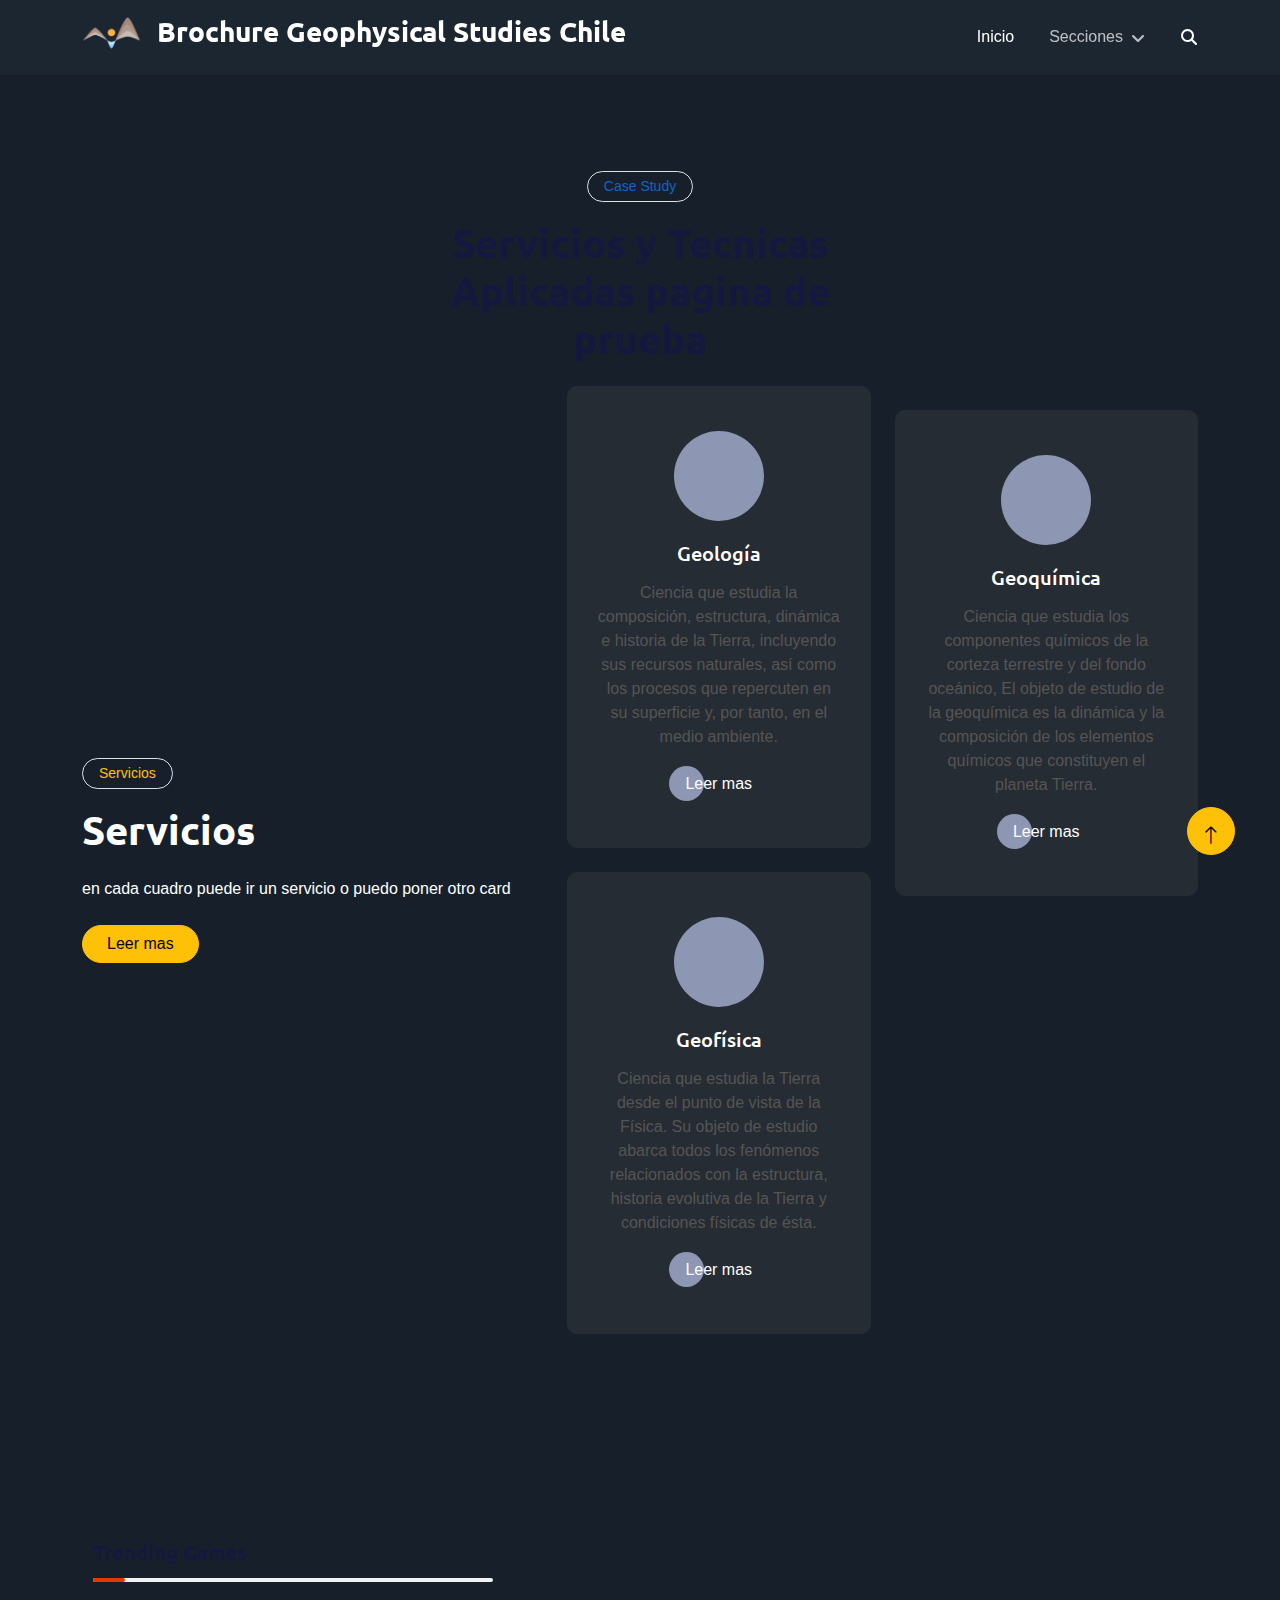
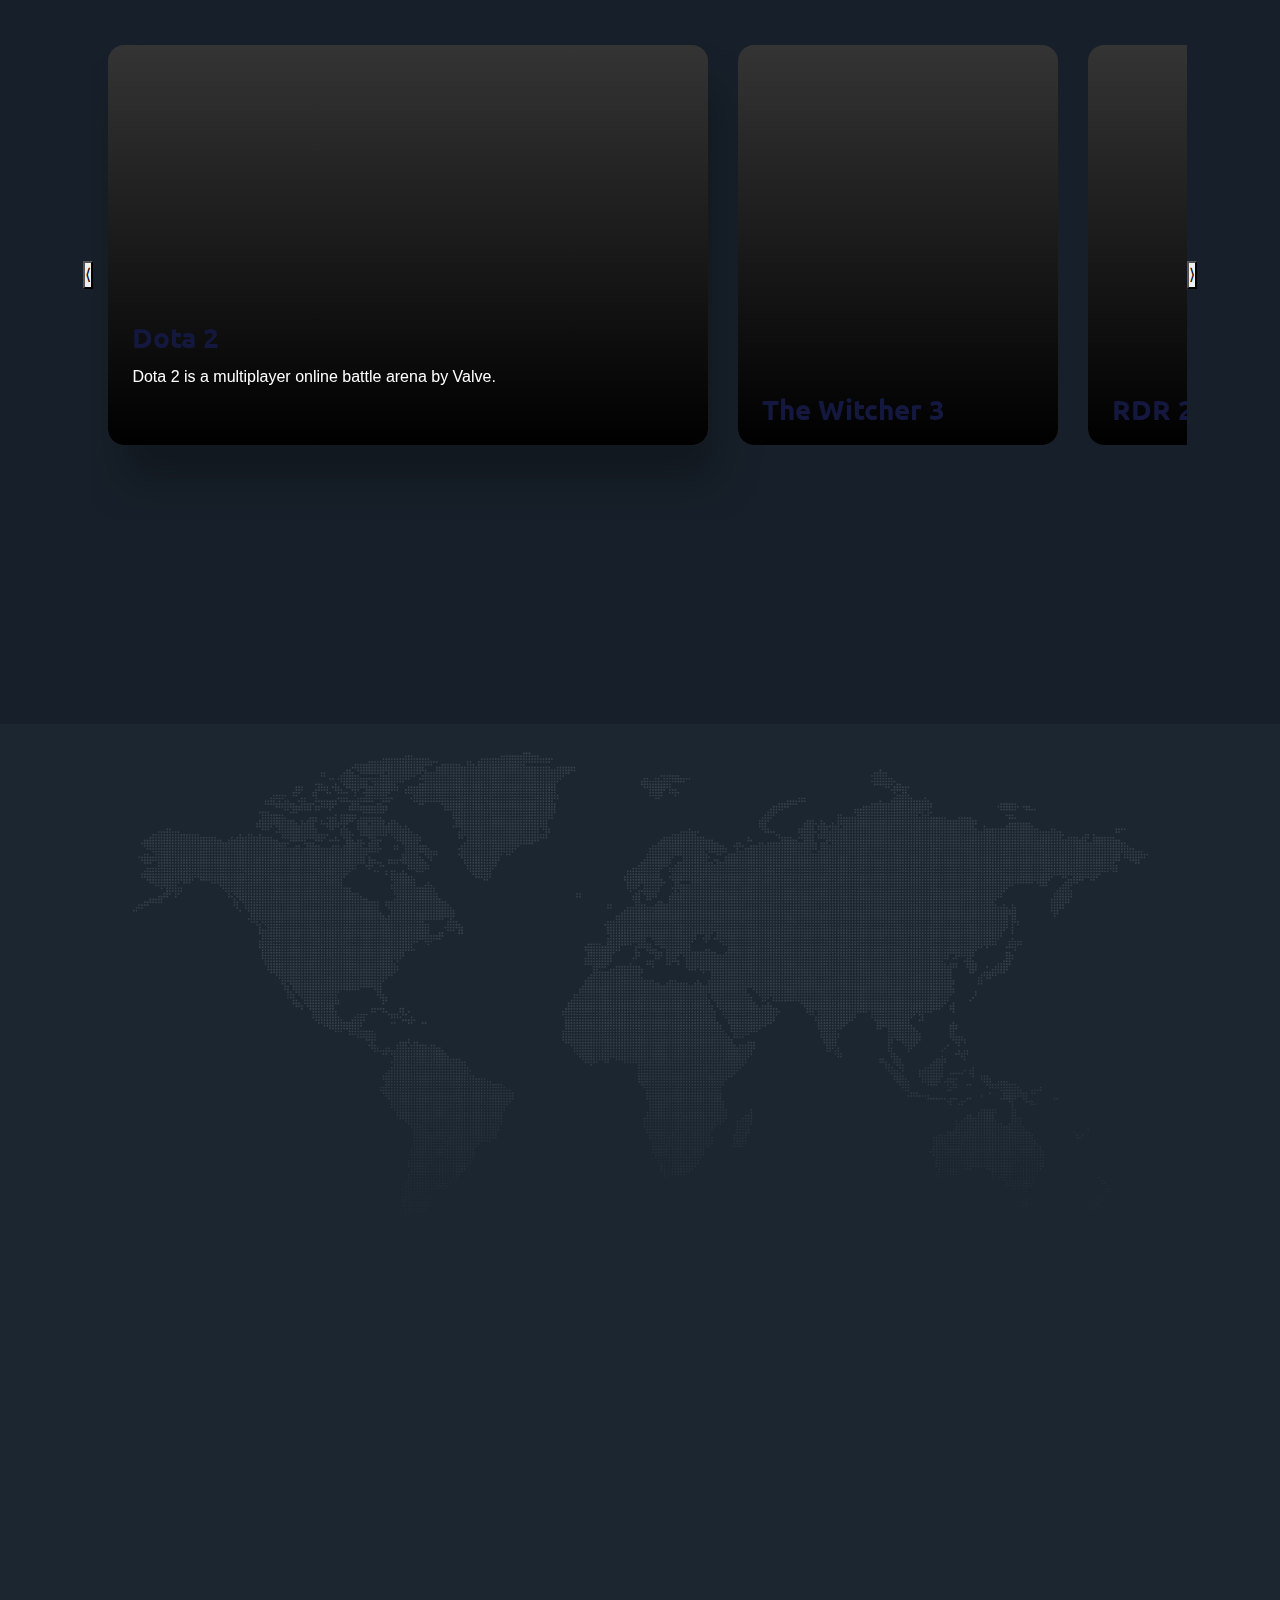
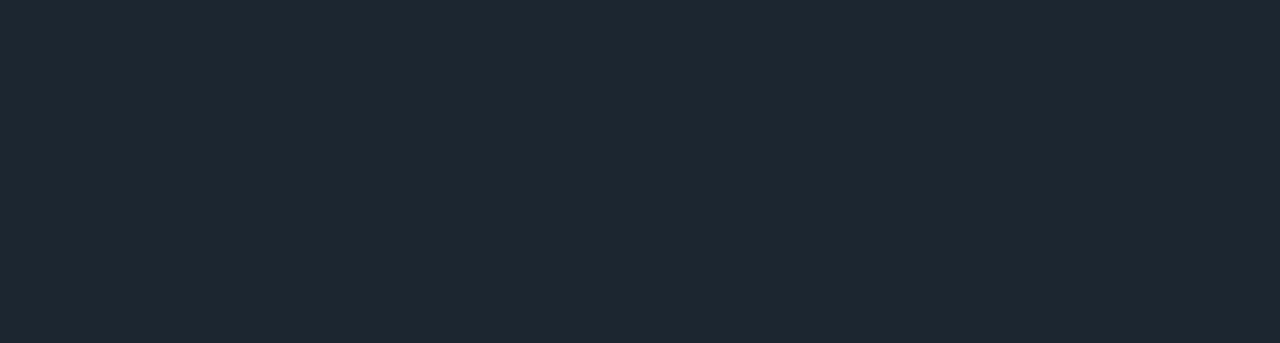
==== commit 554ddb1b: "todo finalizado menos destacados" ====
--- a/servicios.html
+++ b/servicios.html
@@ -275,7 +275,21 @@
                 <button id="nextBtn" class="nav-btn">⟩</button>
             </div>
         </section>
-    </div>
+    </div> 
+      <!-- pruebas carrusel  -->
+
+    <div id="ar" class="container-fluid bg-primary py-5">
+
+
+
+
+    </div>
+
+
+
+
+
+
     
     <!-- Footer Start -->
     <div class="container-fluid bg--light text-white-50 footer pt-5">
@@ -330,6 +344,54 @@
     <!-- Footer End -->
 
 
+    <!-- Testimonial Start -->
+    <div class="container-xxl py-5">
+        <div class="container py-5">
+            <div class="row g-5">
+                <div class="col-lg-2 wow fadeIn" data-wow-delay="0.1s">
+                    <div class="btn btn-sm border rounded-pill text-warning px-3 mb-3">Destacados</div>
+                    <h3 class="mb-4 text-white">Destacados</h3>
+                    <p class="mb-4 text-white">Contamos con equipos de última tecnología que nos
+                         diferencian en la industria, garantizando precisión y eficiencia en cada estudio. </p>
+                  
+                </div>
+                <div class="col-lg-10 wow fadeIn" data-wow-delay="0.5s">
+                    <div class="owl-carousel testimonial-carousel border-start border-primary">
+                        <div class="testimonial-item ps-5">
+                            
+                            <p class="fs-4">Aliqu diam amet diam et eos labore. Clita erat ipsum et lorem et sit, sed stet no 
+                                iam amet diam et eos labore. Clita erat ipsum et lorem et sit, sed stet no labore lorem sit. Sanctus clita duo justo et tempor
+                                iam amet diam et eos labore. Clita erat ipsum et lorem et sit, sed stet no labore lorem sit. Sanctus clita duo justo et temporlabore lorem sit. Sanctus clita duo justo et tempor eirmod magna dolore erat amet</p>
+                            <div class="d-flex align-items-center">
+                                <img class="img-fluid flex-shrink-0 " src="img/erick.jpg"
+                                    style="width: 160px; height: 160px;">
+                                <div class="ps-3">
+                                    <h5 class="mb-1">Client Name</h5>
+                                    <span>Profession</span>
+                                </div>
+                            </div>
+                        </div>
+                        <div class="testimonial-item ps-5">
+                            <i class="fa fa-quote-left fa-2x text-primary mb-3"></i>
+                            <p class="fs-4">Aliqu diam amet diam et eos labore. Clita erat ipsum et lorem et sit, sed stet no labore lorem sit. Sanctus clita duo justo et tempor eirmod magna dolore erat amet</p>
+                            <div class="d-flex align-items-center">
+                                <img class="img-fluid flex-shrink-0 rounded-circle" src="img/testimonial-2.jpg"
+                                    style="width: 60px; height: 60px;">
+                                <div class="ps-3">
+                                    <h5 class="mb-1">Client Name</h5>
+                                    <span>Profession</span>
+                                </div>
+                            </div>
+                        </div>
+                        
+                    </div>
+                </div>
+            </div>
+        </div>
+    </div>
+    <!-- Testimonial End -->
+
+
     <!-- Back to Top -->
     <a href="#" class="btn btn-lg btn-warning btn-lg-square back-to-top pt-2"><i class="bi bi-arrow-up"></i></a>
 
--- a/css/style.css
+++ b/css/style.css
@@ -28,11 +28,15 @@
 
   .carousel-item img {
     width: 100%;
-    height: 50%; /* Ajusta según necesites */
-    object-fit: contain; /* Mantiene toda la imagen visible sin recortes */
-   
-}
-    
+    height: auto;
+    max-height: 400px; /* Ajusta según tu diseño */
+    object-fit: contain;
+    display: block; /* Asegura que no haya espacio extra */
+    transition: max-height 0.3s ease-in-out; /* Suaviza el cambio de tamaño */
+} 
+
+
+
 }
 .bg-primary {
     background-color:   #17202a   !important;
@@ -910,3 +914,8 @@
 .custom-carousel .owl-next {
   right: -50px;
 }
+
+
+/* ------------        pruebas carrusel news--------------- */
+
+
